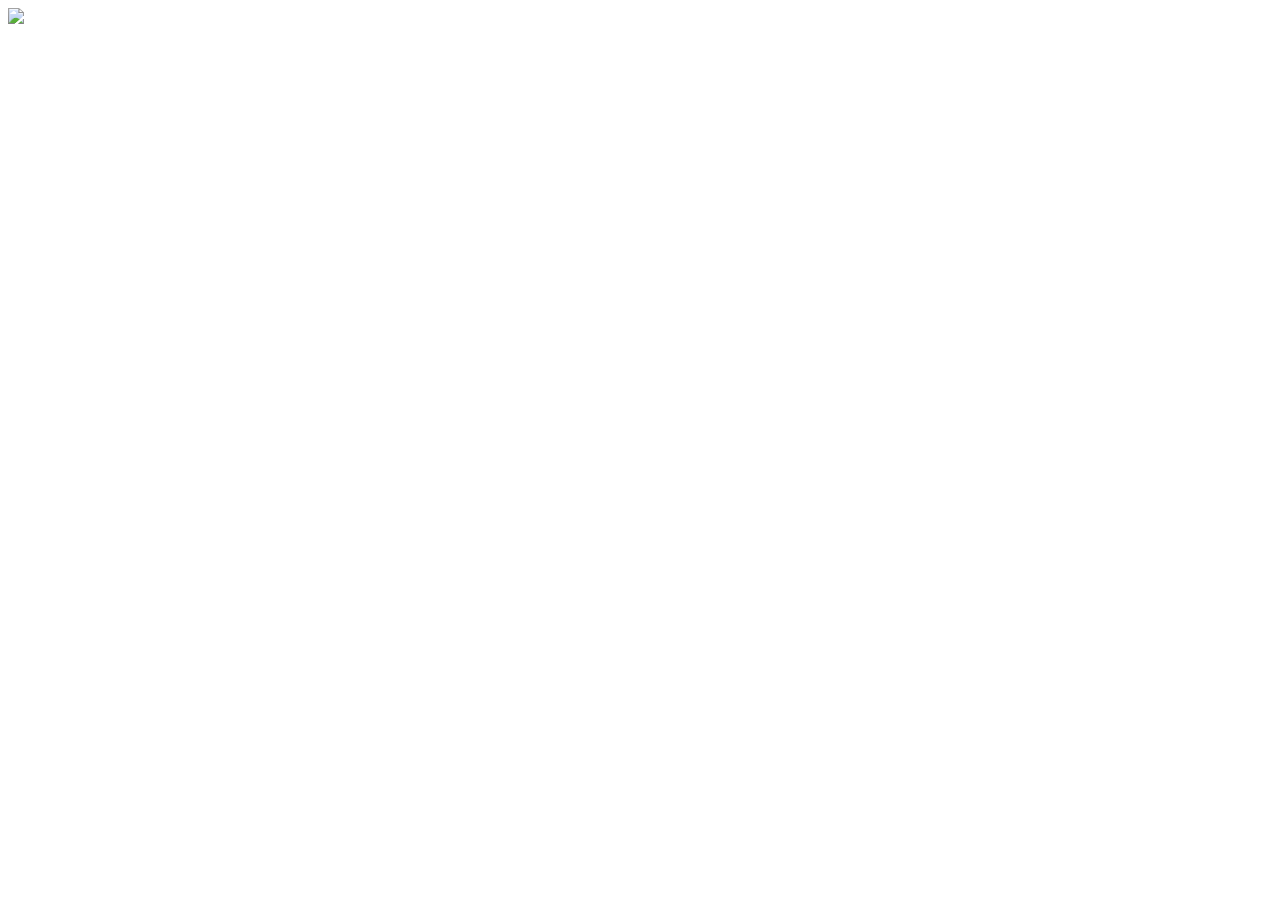
==== index.html @ 60a2bebf "Create index.html" ====
<!DOCTYPE html>
<html lang="nl">
<head>
  <meta charset="UTF-8">
  <title>Rota game</title>
  <link rel="stylesheet" href="style.css">
</head>
<body>

<div id="game">
  <img id="board" src="board.png">
  <div id="pieces"></div>
</div>

<script src="script.js"></script>
</body>
</html>
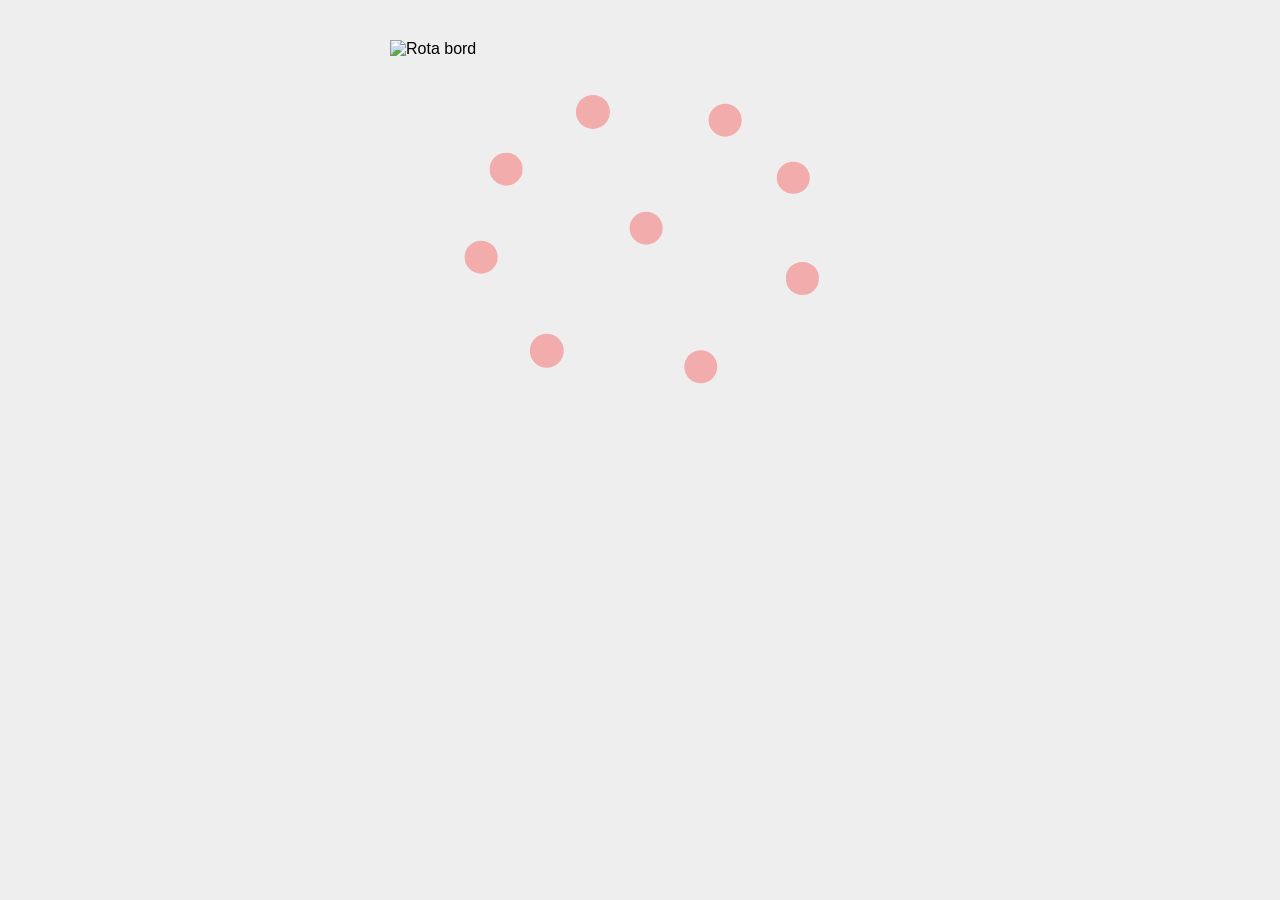
==== commit 9edd1886: "Update" ====
--- a/index.html
+++ b/index.html
@@ -8,7 +8,8 @@
 <body>
 
 <div id="game">
-  <img id="board" src="board.png">
+  <img id="board" src="board.png" alt="Rota bord">
+  <div id="holes"></div>
   <div id="pieces"></div>
 </div>
 
--- a/style.css
+++ b/style.css
@@ -0,0 +1,67 @@
+body {
+  display: flex;
+  justify-content: center;
+  align-items: flex-start;
+  margin: 0;
+  padding-top: 40px;
+  background: #eee;
+  font-family: sans-serif;
+}
+
+#game {
+  position: relative;
+  width: 500px;
+  aspect-ratio: 4032 / 3024;
+}
+
+#board {
+  position: absolute;
+  inset: 0;
+  width: 100%;
+  height: 100%;
+  display: block;
+  pointer-events: none;
+  z-index: 1;
+}
+
+#holes {
+  position: absolute;
+  inset: 0;
+  z-index: 2;
+}
+
+#pieces {
+  position: absolute;
+  inset: 0;
+  z-index: 3;
+}
+
+.hole {
+  position: absolute;
+  transform: translate(-50%, -50%);
+  border-radius: 50%;
+  background: rgba(255, 0, 0, 0.28);
+  cursor: pointer;
+  box-sizing: border-box;
+}
+
+.hole.occupied {
+  pointer-events: none;
+  opacity: 0;
+}
+
+.piece {
+  position: absolute;
+  width: 40px;
+  height: 40px;
+  transform: translate(-50%, -50%);
+  cursor: pointer;
+  z-index: 3;
+  transition: transform 0.15s ease;
+  user-select: none;
+  -webkit-user-drag: none;
+}
+
+.piece.selected {
+  transform: translate(-50%, -50%) scale(1.18);
+}
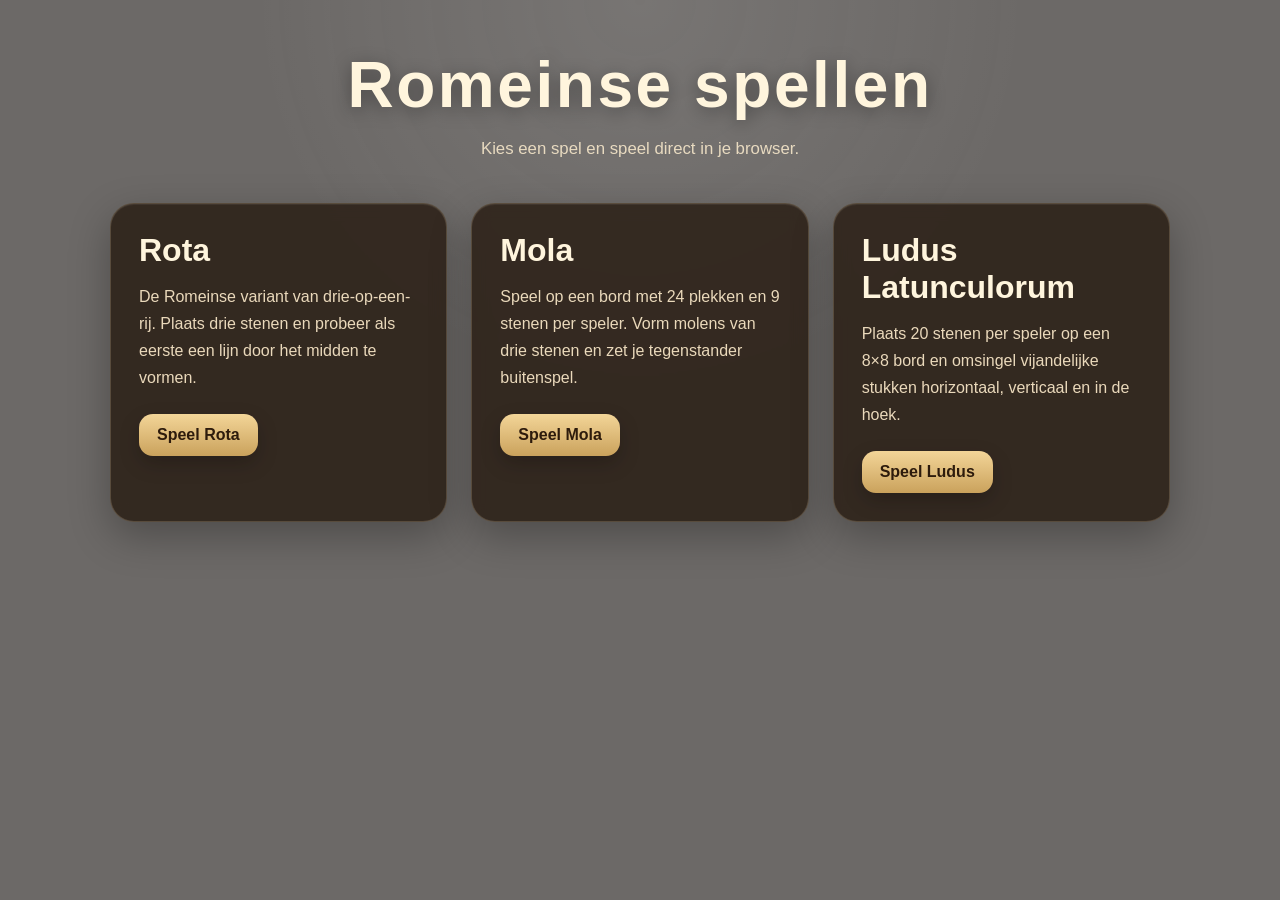
==== commit 41322b85: "Add ludus latrunculorum" ====
--- a/index.html
+++ b/index.html
@@ -1,18 +1,56 @@
 <!DOCTYPE html>
 <html lang="nl">
 <head>
-  <meta charset="UTF-8">
-  <title>Rota game</title>
-  <link rel="stylesheet" href="style.css">
+  <meta charset="UTF-8" />
+  <meta name="viewport" content="width=device-width, initial-scale=1.0" />
+  <title>Romeinse spellen</title>
+  <link rel="stylesheet" href="style.css" />
 </head>
 <body>
+  <div class="page-overlay"></div>
 
-<div id="game">
-  <img id="board" src="board.png" alt="Rota bord">
-  <div id="holes"></div>
-  <div id="pieces"></div>
-</div>
+  <main class="home">
+    <header class="hero">
+      <h1>Romeinse spellen</h1>
+      <p class="subtitle">
+        Kies een spel en speel direct in je browser.
+      </p>
+    </header>
 
-<script src="script.js"></script>
+    <section class="game-grid">
+      <a class="game-card" href="rota/index.html">
+        <div class="card-content">
+          <h2>Rota</h2>
+          <p>
+            De Romeinse variant van drie-op-een-rij.
+            Plaats drie stenen en probeer als eerste een lijn door het midden te vormen.
+          </p>
+          <span class="play-btn">Speel Rota</span>
+        </div>
+      </a>
+
+      <a class="game-card" href="mola/index.html">
+        <div class="card-content">
+          <h2>Mola</h2>
+          <p>
+            Speel op een bord met 24 plekken en 9 stenen per speler.
+            Vorm molens van drie stenen en zet je tegenstander buitenspel.
+          </p>
+          <span class="play-btn">Speel Mola</span>
+        </div>
+      </a>
+
+      <a class="game-card" href="ludus_latrunculorum/index.html">
+        <div class="card-content">
+          <h2>Ludus Latunculorum</h2>
+          <p>
+            Plaats 20 stenen per speler op een 8×8 bord en omsingel vijandelijke
+            stukken horizontaal, verticaal en in de hoek.
+          </p>
+          <span class="play-btn">Speel Ludus</span>
+        </div>
+      </a>
+    </section>
+  </main>
 </body>
 </html>
--- a/style.css
+++ b/style.css
@@ -1,67 +1,117 @@
-body {
-  display: flex;
-  justify-content: center;
-  align-items: flex-start;
-  margin: 0;
-  padding-top: 40px;
-  background: #eee;
-  font-family: sans-serif;
-}
-
-#game {
-  position: relative;
-  width: 500px;
-  aspect-ratio: 4032 / 3024;
-}
-
-#board {
-  position: absolute;
-  inset: 0;
-  width: 100%;
-  height: 100%;
-  display: block;
-  pointer-events: none;
-  z-index: 1;
-}
-
-#holes {
-  position: absolute;
-  inset: 0;
-  z-index: 2;
-}
-
-#pieces {
-  position: absolute;
-  inset: 0;
-  z-index: 3;
-}
-
-.hole {
-  position: absolute;
-  transform: translate(-50%, -50%);
-  border-radius: 50%;
-  background: rgba(255, 0, 0, 0.28);
-  cursor: pointer;
+* {
   box-sizing: border-box;
 }
 
-.hole.occupied {
-  pointer-events: none;
-  opacity: 0;
+body {
+  margin: 0;
+  min-height: 100vh;
+  font-family: Arial, Helvetica, sans-serif;
+  color: #f7f2e8;
+  background-image: url("rota/tile.png");
+  background-repeat: repeat;
+  background-size: 220px;
+  position: relative;
 }
 
-.piece {
-  position: absolute;
-  width: 40px;
-  height: 40px;
-  transform: translate(-50%, -50%);
-  cursor: pointer;
-  z-index: 3;
-  transition: transform 0.15s ease;
-  user-select: none;
-  -webkit-user-drag: none;
+.page-overlay {
+  position: fixed;
+  inset: 0;
+  background:
+    radial-gradient(circle at top, rgba(255,255,255,0.08), transparent 35%),
+    rgba(18, 14, 10, 0.62);
+  pointer-events: none;
 }
 
-.piece.selected {
-  transform: translate(-50%, -50%) scale(1.18);
+.home {
+  position: relative;
+  z-index: 1;
+  max-width: 1100px;
+  margin: 0 auto;
+  padding: 48px 20px 56px;
 }
+
+.hero {
+  text-align: center;
+  margin-bottom: 40px;
+}
+
+.hero h1 {
+  margin: 0;
+  font-size: clamp(2.4rem, 6vw, 4rem);
+  letter-spacing: 0.04em;
+  color: #fff5dd;
+  text-shadow: 0 4px 18px rgba(0, 0, 0, 0.35);
+}
+
+.subtitle {
+  margin: 14px auto 0;
+  max-width: 700px;
+  color: #e8dac0;
+  font-size: 1.05rem;
+  line-height: 1.6;
+}
+
+.game-grid {
+  display: grid;
+  grid-template-columns: repeat(auto-fit, minmax(280px, 1fr));
+  gap: 24px;
+}
+
+.game-card {
+  display: block;
+  text-decoration: none;
+  color: inherit;
+  background: rgba(40, 28, 18, 0.82);
+  border: 1px solid rgba(255, 233, 186, 0.18);
+  border-radius: 24px;
+  box-shadow:
+    0 14px 40px rgba(0, 0, 0, 0.28),
+    inset 0 1px 0 rgba(255,255,255,0.06);
+  backdrop-filter: blur(8px);
+  transition: transform 0.18s ease, box-shadow 0.18s ease, border-color 0.18s ease;
+}
+
+.game-card:hover {
+  transform: translateY(-4px);
+  border-color: rgba(255, 233, 186, 0.32);
+  box-shadow:
+    0 20px 50px rgba(0, 0, 0, 0.34),
+    inset 0 1px 0 rgba(255,255,255,0.08);
+}
+
+.card-content {
+  padding: 28px;
+}
+
+.card-content h2 {
+  margin: 0 0 14px;
+  font-size: 2rem;
+  color: #fff5dd;
+}
+
+.card-content p {
+  margin: 0 0 22px;
+  color: #ead9bb;
+  line-height: 1.7;
+}
+
+.play-btn {
+  display: inline-block;
+  border-radius: 14px;
+  padding: 12px 18px;
+  font-size: 1rem;
+  font-weight: 700;
+  background: linear-gradient(180deg, #f3d598, #caa25c);
+  color: #2d1b0c;
+  box-shadow: 0 8px 20px rgba(0, 0, 0, 0.22);
+}
+
+@media (max-width: 760px) {
+  .game-grid {
+    grid-template-columns: 1fr;
+  }
+
+  .home {
+    padding: 28px 14px 36px;
+  }
+}
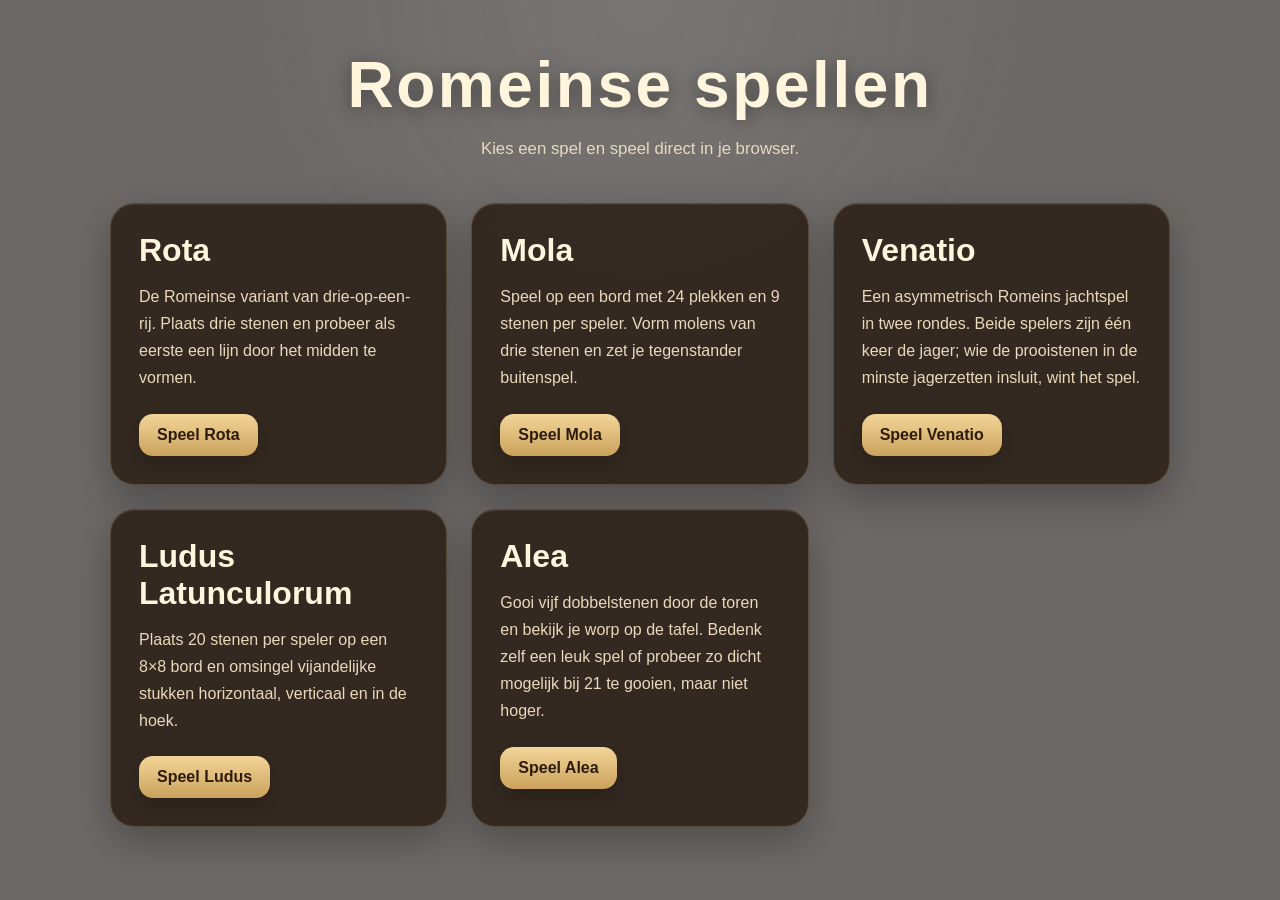
==== commit e7013617: "Updates" ====
--- a/index.html
+++ b/index.html
@@ -40,6 +40,17 @@
         </div>
       </a>
 
+      <a class="game-card" href="venatio/index.html">
+        <div class="card-content">
+            <h2>Venatio</h2>
+            <p>
+            Een asymmetrisch Romeins jachtspel in twee rondes. Beide spelers zijn één keer de jager;
+            wie de prooistenen in de minste jagerzetten insluit, wint het spel.
+            </p>
+            <span class="play-btn">Speel Venatio</span>
+        </div>
+      </a>
+
       <a class="game-card" href="ludus_latrunculorum/index.html">
         <div class="card-content">
           <h2>Ludus Latunculorum</h2>
@@ -50,6 +61,17 @@
           <span class="play-btn">Speel Ludus</span>
         </div>
       </a>
+
+      <a class="game-card" href="alea/index.html">
+        <div class="card-content">
+          <h2>Alea</h2>
+          <p>
+            Gooi vijf dobbelstenen door de toren en bekijk je worp op de tafel.
+            Bedenk zelf een leuk spel of probeer zo dicht mogelijk bij 21 te gooien, maar niet hoger.
+          </p>
+          <span class="play-btn">Speel Alea</span>
+        </div>
+      </a>
     </section>
   </main>
 </body>
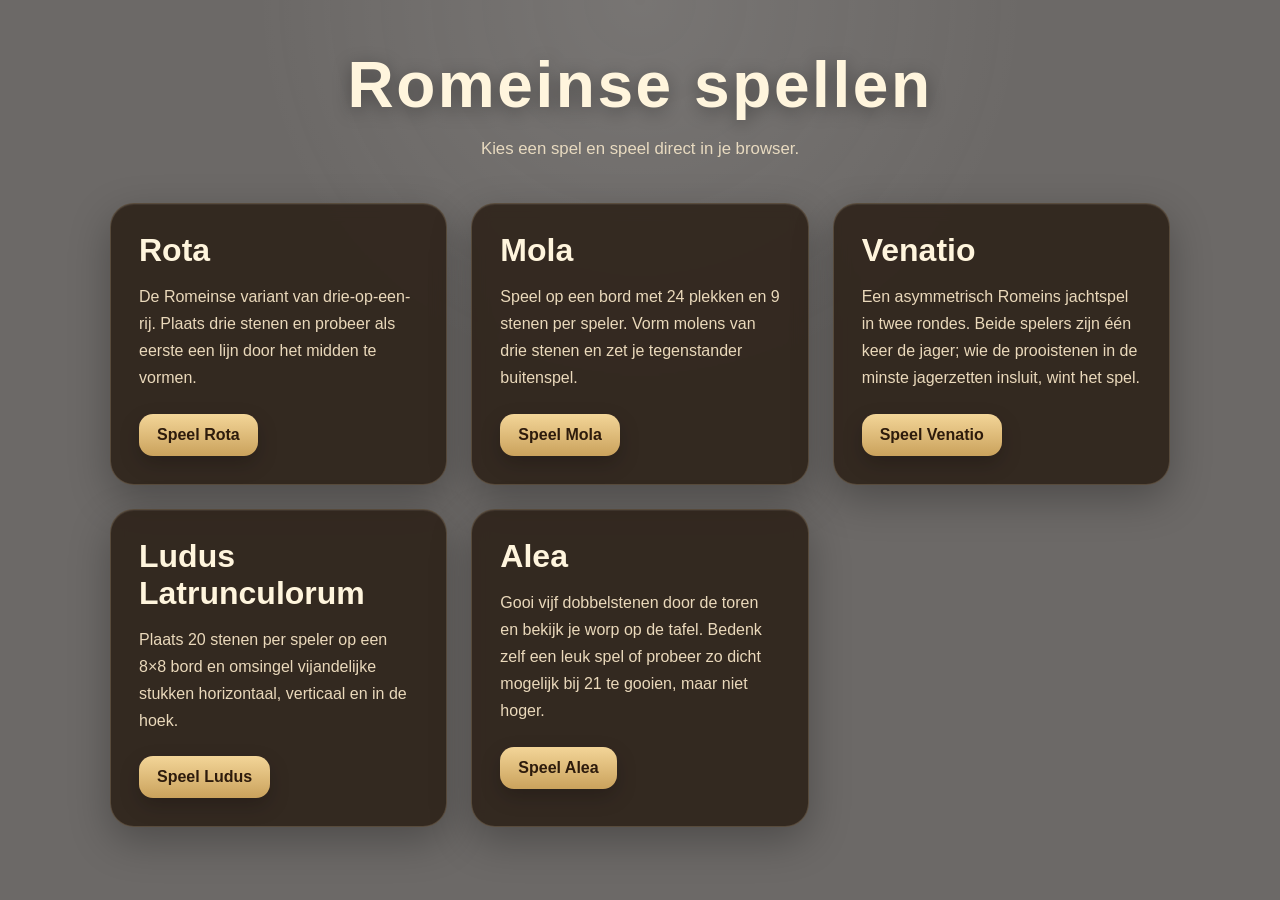
==== commit 111ff150: "Spelling fix" ====
--- a/index.html
+++ b/index.html
@@ -5,6 +5,7 @@
   <meta name="viewport" content="width=device-width, initial-scale=1.0" />
   <title>Romeinse spellen</title>
   <link rel="stylesheet" href="style.css" />
+  <link rel="icon" href="favicon.ico" type="image/x-icon">
 </head>
 <body>
   <div class="page-overlay"></div>
@@ -53,7 +54,7 @@
 
       <a class="game-card" href="ludus_latrunculorum/index.html">
         <div class="card-content">
-          <h2>Ludus Latunculorum</h2>
+          <h2>Ludus Latrunculorum</h2>
           <p>
             Plaats 20 stenen per speler op een 8×8 bord en omsingel vijandelijke
             stukken horizontaal, verticaal en in de hoek.
